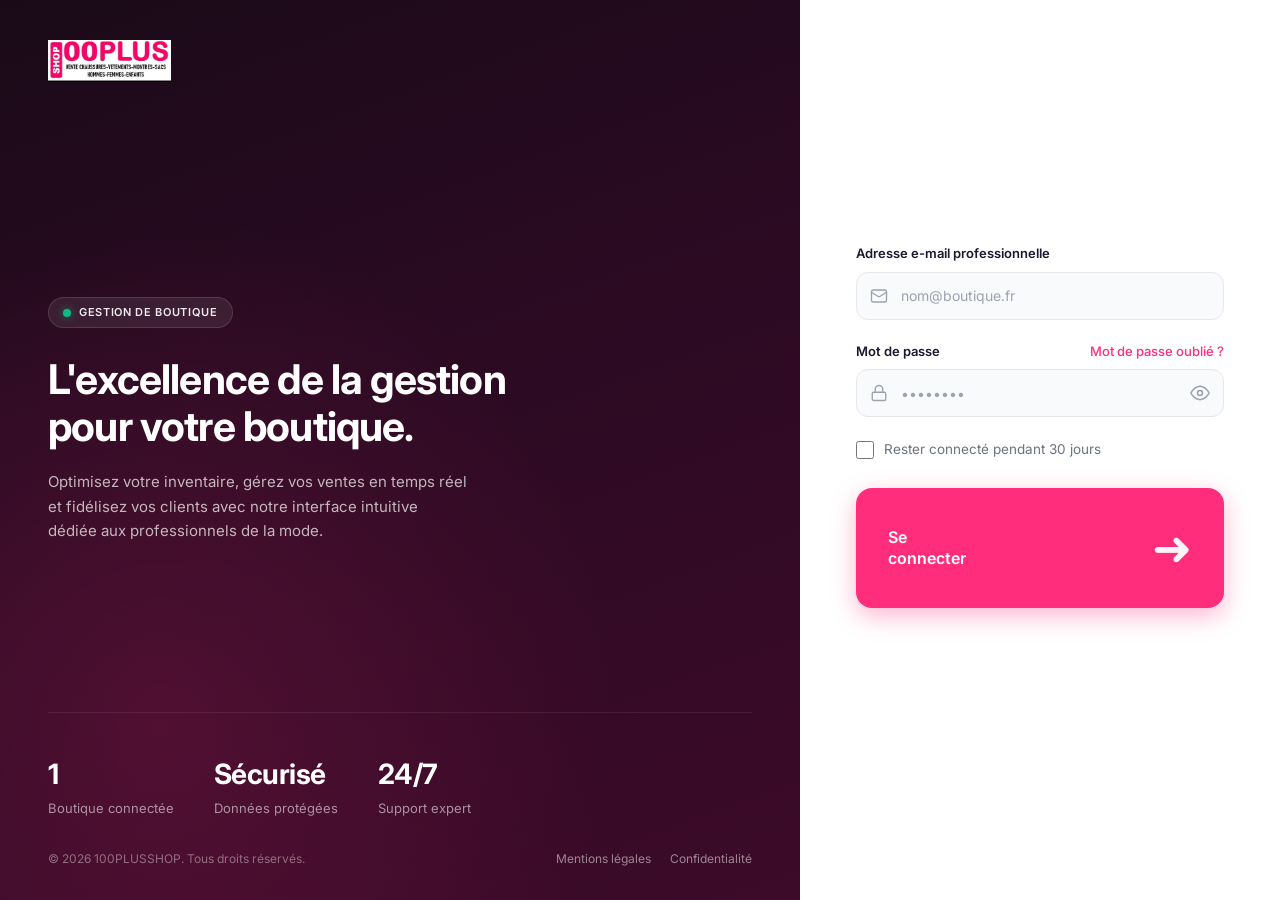
==== index.html @ 765895ab "prepa prod" ====
<!DOCTYPE html>
<html lang="fr">
<head>
  <meta charset="UTF-8" />
  <meta name="viewport" content="width=device-width, initial-scale=1.0" />
  <title>100PLUSSHOP - Connexion</title>
  <meta name="theme-color" content="#FF2D7B" />
  <meta name="mobile-web-app-capable" content="yes" />
  <meta name="apple-mobile-web-app-capable" content="yes" />
  <meta name="apple-mobile-web-app-status-bar-style" content="black-translucent" />
  <meta name="apple-mobile-web-app-title" content="100PLUSSHOP" />
  <link rel="manifest" href="manifest.webmanifest" />
  <link rel="icon" type="image/png" sizes="192x192" href="icons/icon-192.png" />
  <link rel="apple-touch-icon" href="icons/icon-192.png" />

  <link rel="stylesheet" href="style.css" />
  <link rel="preconnect" href="https://fonts.googleapis.com">
  <link rel="preconnect" href="https://fonts.gstatic.com" crossorigin>
  <link href="https://fonts.googleapis.com/css2?family=Inter:wght@400;500;600;700;800&display=swap" rel="stylesheet">
</head>
<body>

  <div class="container">

    <!-- Partie gauche -->
    <div class="left-panel">
      <div class="logo">
        <img src="logo_100plus.jpg.jpeg" alt="100PLUSSHOP" onerror="this.style.display='none'; this.nextElementSibling.style.display='flex'">
        <div class="logo-fallback" style="display:none; align-items:center; gap:8px;">
          <span style="background:#FF2D7B; color:#fff; font-weight:800; font-size:13px; padding:6px 10px; border-radius:6px; letter-spacing:-0.02em;">SHOP<br><span style="font-size:11px; font-weight:600;">00PLUS</span></span>
          <span style="font-weight:700; font-size:18px; letter-spacing:-0.03em;">100PLUSSHOP</span>
        </div>
      </div>

      <div class="content">
        <div class="badge">
          <span class="dot"></span>
          GESTION DE BOUTIQUE
        </div>

        <h1>L'excellence de la gestion pour votre boutique.</h1>

        <p>
          Optimisez votre inventaire, gérez vos ventes en temps réel
          et fidélisez vos clients avec notre interface intuitive dédiée
          aux professionnels de la mode.
        </p>
      </div>

      <div class="stats">
        <div>
          <h2>1</h2>
          <span>Boutique connectée</span>
        </div>
        <div>
          <h2>Sécurisé</h2>
          <span>Données protégées</span>
        </div>
        <div>
          <h2>24/7</h2>
          <span>Support expert</span>
        </div>
      </div>

      <div class="footer-left">
        <span>© 2026 100PLUSSHOP. Tous droits réservés.</span>
        <div>
          <a href="#">Mentions légales</a>
          <a href="#">Confidentialité</a>
        </div>
      </div>
    </div>

    <!-- Partie droite -->
    <div class="right-panel">

      <form id="loginForm" class="login-card" novalidate>

        <div class="field">
          <label for="email">Adresse e-mail professionnelle</label>
          <div class="input-wrapper">
            <svg class="icon-left" viewBox="0 0 24 24" fill="none" stroke="currentColor" stroke-width="1.8" stroke-linecap="round" stroke-linejoin="round">
              <rect x="2" y="4" width="20" height="16" rx="2"/>
              <path d="m22 7-8.97 5.7a1.94 1.94 0 0 1-2.06 0L2 7"/>
            </svg>
            <input type="email" id="email" name="email" placeholder="nom@boutique.fr" required autocomplete="email">
          </div>
        </div>

        <div class="field">
          <div class="label-row">
            <label for="password">Mot de passe</label>
            <a href="#" id="forgotPassword">Mot de passe oublié ?</a>
          </div>
          <div class="input-wrapper">
            <svg class="icon-left" viewBox="0 0 24 24" fill="none" stroke="currentColor" stroke-width="1.8" stroke-linecap="round" stroke-linejoin="round">
              <rect x="3" y="11" width="18" height="11" rx="2" ry="2"/>
              <path d="M7 11V7a5 5 0 0 1 10 0v4"/>
            </svg>
            <input type="password" id="password" name="password" placeholder="••••••••" required autocomplete="current-password">
            <button type="button" class="icon-right" id="togglePassword" aria-label="Afficher le mot de passe">
              <svg id="eyeIcon" viewBox="0 0 24 24" fill="none" stroke="currentColor" stroke-width="1.8" stroke-linecap="round" stroke-linejoin="round">
                <path d="M1 12s4-8 11-8 11 8 11 8-4 8-11 8-11-8-11-8z"/>
                <circle cx="12" cy="12" r="3"/>
              </svg>
            </button>
          </div>
        </div>

        <div class="remember">
          <input type="checkbox" id="remember" name="remember">
          <label for="remember">Rester connecté pendant 30 jours</label>
        </div>

        <button type="submit" class="login-btn" id="submitBtn">
          <span class="btn-text">
            <span>Se</span>
            <span>connecter</span>
          </span>
          <span class="arrow">➜</span>
        </button>
<div id="message" class="message" role="alert"></div>

        
        </div>

      </form>

        
      
    </div>
  </div>

  <script src="script.js"></script>

  <script>
    if ('serviceWorker' in navigator) {
      window.addEventListener('load', function () {
        navigator.serviceWorker.register('./sw.js').then(function (reg) {
          console.log('[PWA] SW enregistré', reg.scope);
          reg.addEventListener('updatefound', function () {
            var nw = reg.installing;
            if (!nw) return;
            nw.addEventListener('statechange', function () {
              if (nw.state === 'installed' && navigator.serviceWorker.controller) {
                console.log('[PWA] Nouvelle version disponible — rechargez la page');
              }
            });
          });
        }).catch(function (err) {
          console.warn('[PWA] SW échec', err);
        });
      });
    }
  </script>
</body>
</html>
---- style.css ----
/* ============================================
   100PLUSSHOP - Login Page
   Charte graphique fidèle à la maquette
   ============================================ */

:root {
  --primary: #FF2D7B;
  --primary-hover: #E91E6B;
  --primary-dark: #C4185A;
  --dark-bg: #0D0A12;
  --dark-gradient-start: #1A0A18;
  --dark-gradient-end: #3D0A2A;
  --text-white: #FFFFFF;
  --text-muted: #A0A0B0;
  --text-dark: #1A1A2E;
  --text-secondary: #6B7280;
  --border: #E5E7EB;
  --input-bg: #F9FAFB;
  --success: #10B981;
  --danger: #EF4444;
  --radius: 12px;
  --radius-sm: 8px;
  --radius-pill: 9999px;
  --shadow: 0 4px 24px rgba(0, 0, 0, 0.06);
  --font: 'Inter', -apple-system, BlinkMacSystemFont, 'Segoe UI', sans-serif;
}

*,
*::before,
*::after {
  box-sizing: border-box;
  margin: 0;
  padding: 0;
}

html, body {
  height: 100%;
  font-family: var(--font);
  font-size: 15px;
  line-height: 1.5;
  color: var(--text-dark);
  background: #fff;
  -webkit-font-smoothing: antialiased;
}

/* ========== LAYOUT ========== */
.container {
  display: flex;
  min-height: 100vh;
  width: 100%;
}

/* ========== LEFT PANEL ========== */
.left-panel {
  flex: 1;
  background: linear-gradient(160deg, var(--dark-gradient-start) 0%, #2A0A22 40%, var(--dark-gradient-end) 100%);
  color: var(--text-white);
  display: flex;
  flex-direction: column;
  padding: 40px 48px 32px;
  position: relative;
  overflow: hidden;
}

.left-panel::before {
  content: '';
  position: absolute;
  inset: 0;
  background: radial-gradient(ellipse at 20% 80%, rgba(255, 45, 123, 0.15) 0%, transparent 50%);
  pointer-events: none;
}

.logo {
  position: relative;
  z-index: 1;
  margin-bottom: 48px;
}

.logo img {
  height: 42px;
  width: auto;
  display: block;
}

/* Fallback logo text if image missing */
.logo::after {
  content: none;
}

.content {
  position: relative;
  z-index: 1;
  flex: 1;
  display: flex;
  flex-direction: column;
  justify-content: center;
  max-width: 480px;
}

.badge {
  display: inline-flex;
  align-items: center;
  gap: 8px;
  background: rgba(255, 255, 255, 0.08);
  border: 1px solid rgba(255, 255, 255, 0.12);
  border-radius: var(--radius-pill);
  padding: 6px 14px;
  font-size: 11px;
  font-weight: 600;
  letter-spacing: 0.06em;
  text-transform: uppercase;
  color: rgba(255, 255, 255, 0.9);
  width: fit-content;
  margin-bottom: 28px;
}

.badge .dot {
  width: 8px;
  height: 8px;
  border-radius: 50%;
  background: var(--success);
  box-shadow: 0 0 8px rgba(16, 185, 129, 0.6);
  flex-shrink: 0;
}

.content h1 {
  font-size: clamp(28px, 3.2vw, 42px);
  font-weight: 700;
  line-height: 1.15;
  letter-spacing: -0.02em;
  margin-bottom: 20px;
  color: #fff;
}

.content p {
  font-size: 15px;
  line-height: 1.65;
  color: rgba(255, 255, 255, 0.7);
  max-width: 420px;
}

/* Stats */
.stats {
  position: relative;
  z-index: 1;
  display: flex;
  gap: 40px;
  margin-top: auto;
  padding-top: 40px;
  border-top: 1px solid rgba(255, 255, 255, 0.08);
}

.stats > div {
  display: flex;
  flex-direction: column;
  gap: 4px;
}

.stats h2 {
  font-size: 28px;
  font-weight: 700;
  letter-spacing: -0.02em;
  color: #fff;
}

.stats span {
  font-size: 13px;
  color: rgba(255, 255, 255, 0.55);
  font-weight: 400;
}

/* Footer left */
.footer-left {
  position: relative;
  z-index: 1;
  display: flex;
  justify-content: space-between;
  align-items: center;
  margin-top: 32px;
  font-size: 12px;
  color: rgba(255, 255, 255, 0.4);
}

.footer-left a {
  color: rgba(255, 255, 255, 0.5);
  text-decoration: none;
  margin-left: 16px;
  transition: color 0.2s;
}

.footer-left a:hover {
  color: rgba(255, 255, 255, 0.85);
}

/* ========== RIGHT PANEL ========== */
.right-panel {
  flex: 0 0 480px;
  max-width: 520px;
  width: 100%;
  background: #fff;
  display: flex;
  flex-direction: column;
  justify-content: center;
  padding: 48px 56px;
  position: relative;
}

.login-card {
  width: 100%;
  max-width: 380px;
  margin: 0 auto;
}

/* Fields */
.field {
  margin-bottom: 22px;
}

.field label {
  display: block;
  font-size: 13px;
  font-weight: 600;
  color: var(--text-dark);
  margin-bottom: 8px;
}

.label-row {
  display: flex;
  justify-content: space-between;
  align-items: center;
  margin-bottom: 8px;
}

.label-row label {
  margin-bottom: 0;
}

.label-row a {
  font-size: 13px;
  font-weight: 500;
  color: var(--primary);
  text-decoration: none;
  transition: opacity 0.2s;
}

.label-row a:hover {
  opacity: 0.8;
}

/* Input with icons */
.input-wrapper {
  position: relative;
  display: flex;
  align-items: center;
}

.input-wrapper .icon-left {
  position: absolute;
  left: 14px;
  width: 18px;
  height: 18px;
  color: #9CA3AF;
  pointer-events: none;
  z-index: 1;
}

.input-wrapper .icon-right {
  position: absolute;
  right: 14px;
  width: 20px;
  height: 20px;
  color: #9CA3AF;
  cursor: pointer;
  background: none;
  border: none;
  padding: 0;
  display: flex;
  align-items: center;
  justify-content: center;
  transition: color 0.2s;
}

.input-wrapper .icon-right:hover {
  color: var(--text-dark);
}

.field input[type="email"],
.field input[type="password"],
.field input[type="text"] {
  width: 100%;
  height: 48px;
  padding: 0 44px 0 44px;
  border: 1px solid var(--border);
  border-radius: var(--radius);
  background: var(--input-bg);
  font-family: var(--font);
  font-size: 14px;
  color: var(--text-dark);
  transition: border-color 0.2s, box-shadow 0.2s, background 0.2s;
  outline: none;
}

.field input:focus {
  border-color: var(--primary);
  background: #fff;
  box-shadow: 0 0 0 3px rgba(255, 45, 123, 0.12);
}

.field input::placeholder {
  color: #9CA3AF;
}

/* Remember */
.remember {
  display: flex;
  align-items: center;
  gap: 10px;
  margin-bottom: 28px;
}

.remember input[type="checkbox"] {
  width: 18px;
  height: 18px;
  accent-color: var(--primary);
  cursor: pointer;
  border-radius: 4px;
}

.remember label {
  font-size: 13.5px;
  color: var(--text-secondary);
  cursor: pointer;
  user-select: none;
}

/* Login button - big pink square style */
.login-btn {
  width: 100%;
  height: 120px;
  background: var(--primary);
  border: none;
  border-radius: 16px;
  color: #fff;
  font-family: var(--font);
  font-size: 16px;
  font-weight: 600;
  cursor: pointer;
  display: flex;
  align-items: center;
  justify-content: space-between;
  padding: 0 32px;
  position: relative;
  overflow: hidden;
  transition: background 0.25s, transform 0.15s, box-shadow 0.25s;
  box-shadow: 0 8px 24px rgba(255, 45, 123, 0.35);
  margin-bottom: 28px;
}

.login-btn:hover {
  background: var(--primary-hover);
  box-shadow: 0 10px 28px rgba(255, 45, 123, 0.45);
  transform: translateY(-1px);
}

.login-btn:active {
  transform: translateY(0);
}

.login-btn:disabled {
  opacity: 0.7;
  cursor: not-allowed;
  transform: none;
}

.login-btn .btn-text {
  display: flex;
  flex-direction: column;
  align-items: flex-start;
  line-height: 1.3;
}

.login-btn .arrow {
  font-size: 48px;
  font-weight: 300;
  line-height: 1;
  opacity: 0.95;
}

/* Divider */
.divider {
  display: flex;
  align-items: center;
  gap: 16px;
  margin-bottom: 20px;
  color: #9CA3AF;
  font-size: 11px;
  font-weight: 600;
  letter-spacing: 0.08em;
  text-transform: uppercase;
}

.divider::before,
.divider::after {
  content: '';
  flex: 1;
  height: 1px;
  background: var(--border);
}

/* Socials */
.socials {
  display: flex;
  gap: 12px;
  margin-bottom: 28px;
}

.social-btn {
  flex: 1;
  height: 44px;
  border: 1px solid var(--border);
  border-radius: var(--radius);
  background: #fff;
  font-family: var(--font);
  font-size: 13.5px;
  font-weight: 500;
  color: var(--text-dark);
  cursor: pointer;
  display: flex;
  align-items: center;
  justify-content: center;
  gap: 8px;
  transition: background 0.2s, border-color 0.2s, box-shadow 0.2s;
}

.social-btn:hover {
  background: #F9FAFB;
  border-color: #D1D5DB;
  box-shadow: 0 1px 3px rgba(0,0,0,0.04);
}

.social-btn svg {
  width: 18px;
  height: 18px;
  flex-shrink: 0;
}

/* Message */
.message {
  font-size: 13.5px;
  text-align: center;
  min-height: 20px;
  margin-top: 8px;
  border-radius: var(--radius-sm);
  padding: 0;
  transition: all 0.3s;
}

.message.error {
  color: var(--danger);
  background: #FEF2F2;
  padding: 10px 14px;
}

.message.success {
  color: var(--success);
  background: #ECFDF5;
  padding: 10px 14px;
}

/* Help section */
.help-box {
  margin-top: 24px;
  padding: 16px 18px;
  background: #FFF5F8;
  border-radius: var(--radius);
  display: flex;
  align-items: flex-start;
  gap: 12px;
}

.help-box .help-icon {
  width: 28px;
  height: 28px;
  border-radius: 50%;
  background: #FFE4EC;
  color: var(--primary);
  display: flex;
  align-items: center;
  justify-content: center;
  flex-shrink: 0;
  font-size: 14px;
  font-weight: 700;
}

.help-box .help-content {
  font-size: 13px;
  color: var(--text-secondary);
  line-height: 1.45;
}

.help-box .help-content strong {
  color: var(--text-dark);
  display: block;
  margin-bottom: 2px;
  font-weight: 600;
}

.help-box a {
  color: var(--primary);
  font-weight: 500;
  text-decoration: none;
}

.help-box a:hover {
  text-decoration: underline;
}

/* Floating trash / support button */
.float-btn {
  position: absolute;
  bottom: 28px;
  right: 28px;
  width: 48px;
  height: 48px;
  border-radius: 50%;
  background: var(--primary);
  color: #fff;
  border: none;
  display: flex;
  align-items: center;
  justify-content: center;
  cursor: pointer;
  box-shadow: 0 4px 16px rgba(255, 45, 123, 0.4);
  transition: transform 0.2s, box-shadow 0.2s;
  z-index: 10;
}

.float-btn:hover {
  transform: scale(1.06);
  box-shadow: 0 6px 20px rgba(255, 45, 123, 0.5);
}

.float-btn svg {
  width: 20px;
  height: 20px;
}

/* ========== RESPONSIVE ========== */
@media (max-width: 960px) {
  .container {
    flex-direction: column;
  }

  .left-panel {
    flex: none;
    min-height: auto;
    padding: 32px 28px 28px;
  }

  .content {
    justify-content: flex-start;
    padding: 12px 0 24px;
  }

  .content h1 {
    font-size: 28px;
  }

  .stats {
    gap: 24px;
    flex-wrap: wrap;
  }

  .stats h2 {
    font-size: 22px;
  }

  .right-panel {
    flex: 1;
    max-width: none;
    padding: 36px 28px 48px;
  }

  .login-btn {
    height: 100px;
  }

  .login-btn .arrow {
    font-size: 40px;
  }
}

@media (max-width: 480px) {
  .left-panel {
    padding: 24px 20px;
  }

  .stats {
    gap: 16px;
  }

  .footer-left {
    flex-direction: column;
    gap: 8px;
    align-items: flex-start;
  }

  .footer-left div a {
    margin-left: 0;
    margin-right: 12px;
  }

  .right-panel {
    padding: 28px 20px 40px;
  }

  .socials {
    flex-direction: column;
  }
}

/* Loading spinner on button */
.login-btn.loading .btn-text,
.login-btn.loading .arrow {
  opacity: 0.4;
}

.login-btn.loading::after {
  content: '';
  position: absolute;
  width: 22px;
  height: 22px;
  border: 2.5px solid rgba(255,255,255,0.3);
  border-top-color: #fff;
  border-radius: 50%;
  animation: spin 0.7s linear infinite;
  left: 50%;
  top: 50%;
  margin-left: -11px;
  margin-top: -11px;
}

@keyframes spin {
  to { transform: rotate(360deg); }
}
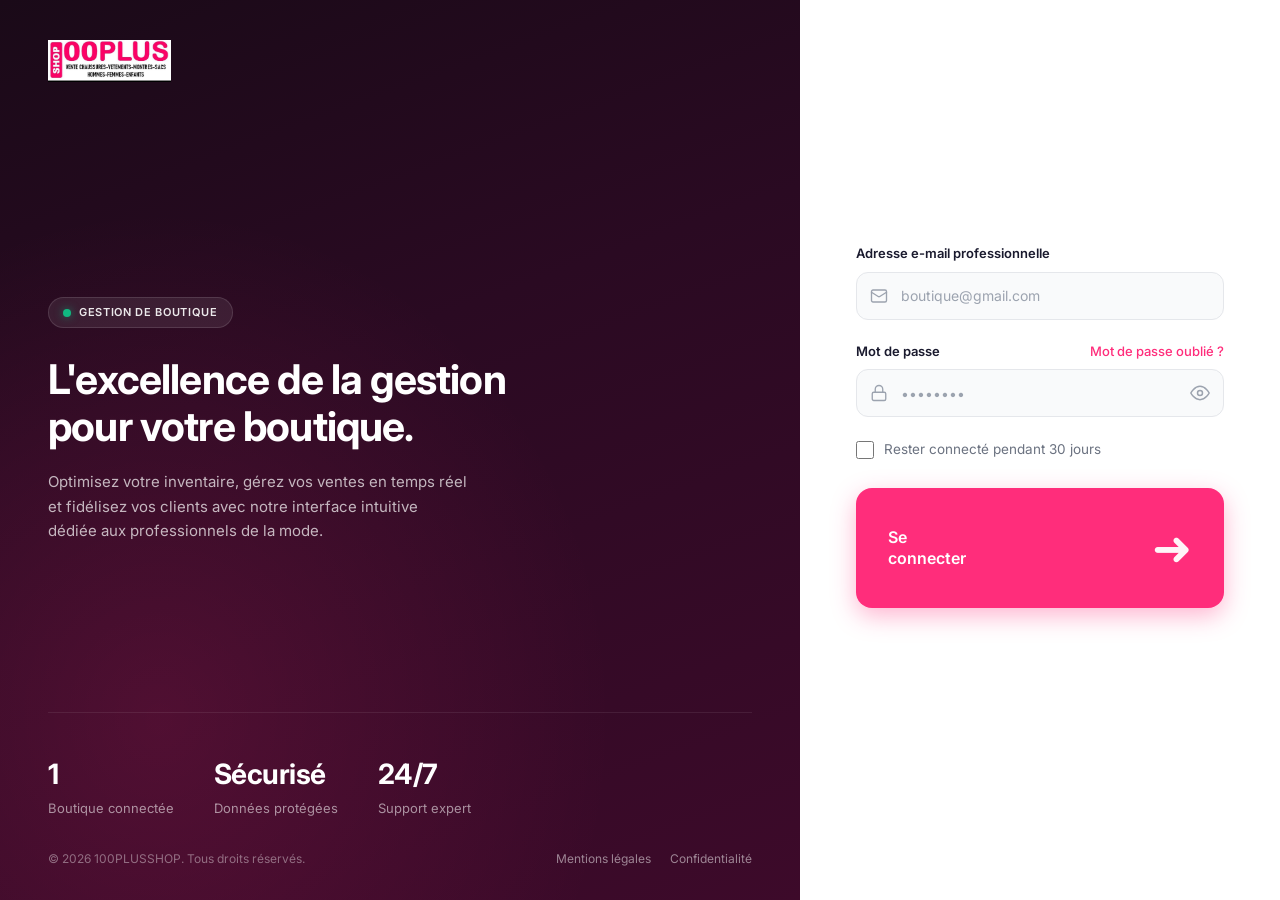
==== commit 482db225: "Update email placeholder in input field hhh" ====
--- a/index.html
+++ b/index.html
@@ -4,6 +4,7 @@
   <meta charset="UTF-8" />
   <meta name="viewport" content="width=device-width, initial-scale=1.0" />
   <title>100PLUSSHOP - Connexion</title>
+  <meta name="api-base" content="https://100plusshop-backend-pied.vercel.app/api" />
   <meta name="theme-color" content="#FF2D7B" />
   <meta name="mobile-web-app-capable" content="yes" />
   <meta name="apple-mobile-web-app-capable" content="yes" />
@@ -83,7 +84,7 @@
               <rect x="2" y="4" width="20" height="16" rx="2"/>
               <path d="m22 7-8.97 5.7a1.94 1.94 0 0 1-2.06 0L2 7"/>
             </svg>
-            <input type="email" id="email" name="email" placeholder="nom@boutique.fr" required autocomplete="email">
+            <input type="email" id="email" name="email" placeholder="boutique@gmail.com" required autocomplete="email">
           </div>
         </div>
 
@@ -98,7 +99,7 @@
               <path d="M7 11V7a5 5 0 0 1 10 0v4"/>
             </svg>
             <input type="password" id="password" name="password" placeholder="••••••••" required autocomplete="current-password">
-            <button type="button" class="icon-right" id="togglePassword" aria-label="Afficher le mot de passe">
+            <button type="button" class="icon-right" id="togglePassword" aria-label="Afficher le mot de passe" aria-pressed="false">
               <svg id="eyeIcon" viewBox="0 0 24 24" fill="none" stroke="currentColor" stroke-width="1.8" stroke-linecap="round" stroke-linejoin="round">
                 <path d="M1 12s4-8 11-8 11 8 11 8-4 8-11 8-11-8-11-8z"/>
                 <circle cx="12" cy="12" r="3"/>
@@ -121,9 +122,6 @@
         </button>
 <div id="message" class="message" role="alert"></div>
 
-        
-        </div>
-
       </form>
 
         
@@ -132,26 +130,6 @@
   </div>
 
   <script src="script.js"></script>
-
-  <script>
-    if ('serviceWorker' in navigator) {
-      window.addEventListener('load', function () {
-        navigator.serviceWorker.register('./sw.js').then(function (reg) {
-          console.log('[PWA] SW enregistré', reg.scope);
-          reg.addEventListener('updatefound', function () {
-            var nw = reg.installing;
-            if (!nw) return;
-            nw.addEventListener('statechange', function () {
-              if (nw.state === 'installed' && navigator.serviceWorker.controller) {
-                console.log('[PWA] Nouvelle version disponible — rechargez la page');
-              }
-            });
-          });
-        }).catch(function (err) {
-          console.warn('[PWA] SW échec', err);
-        });
-      });
-    }
-  </script>
+  <script src="js/pwa-register.js?v=6"></script>
 </body>
 </html>
